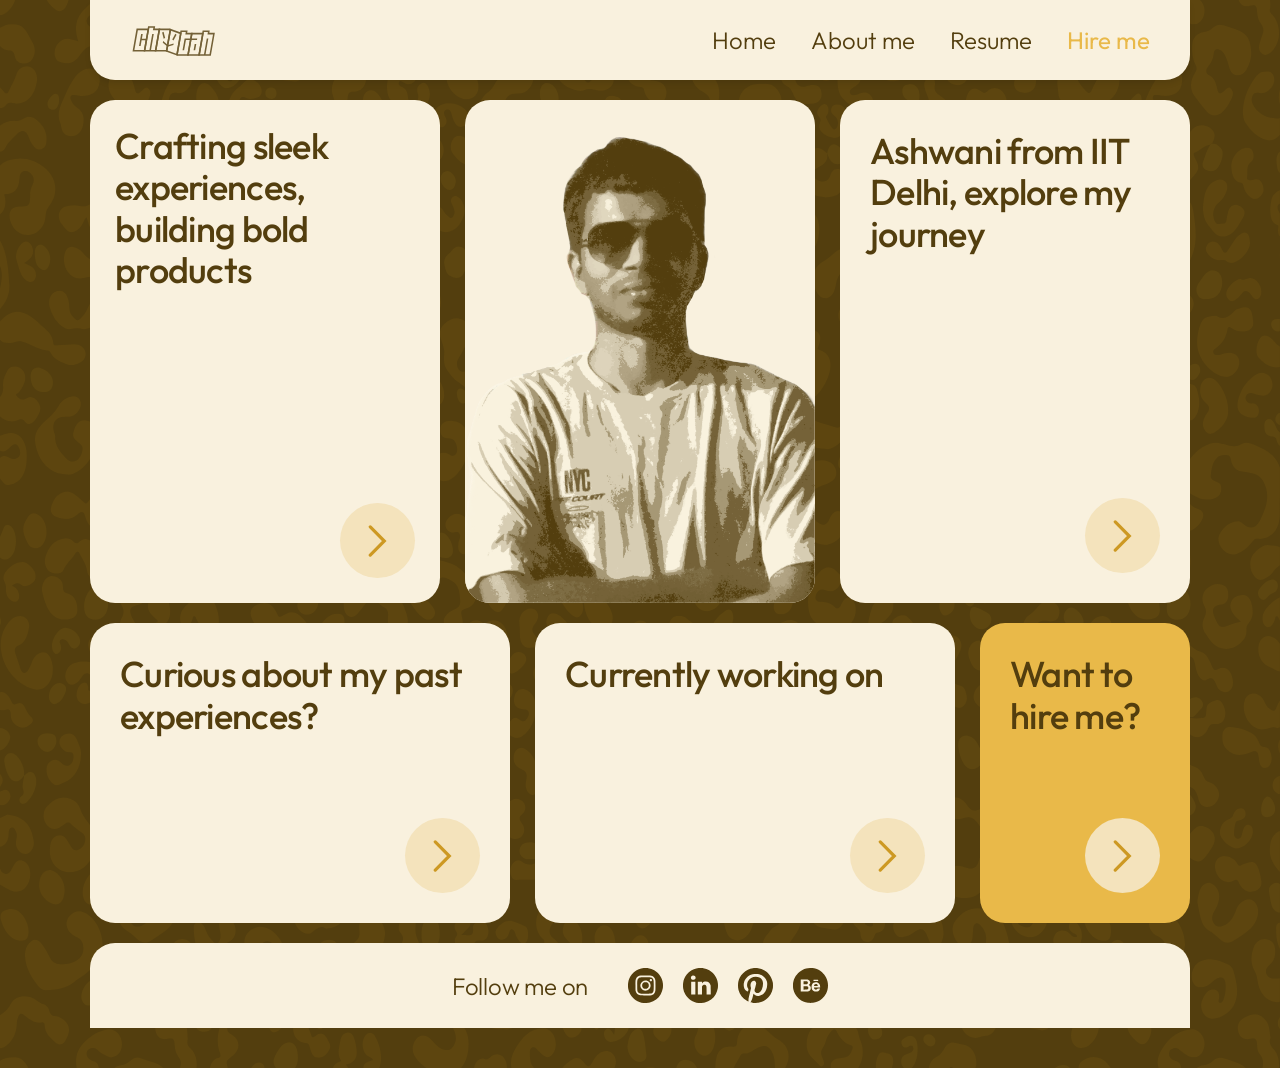
==== index.html @ 20db3a86 "Initial commit: Mobile responsive portfolio" ====
<!DOCTYPE html>
<html lang="en">

<head>
    <meta charset="UTF-8">
    <meta name="viewport" content="width=device-width, initial-scale=1.0">
    <title>Portfolio</title>
    <link rel="stylesheet" href="styles.css">
</head>

<body>
    <nav class="navbar">
        <div class="logo">
            <img src="cheetahslog.svg" alt="Personal Logo" style="color: #533E0E;">
        </div>
        <div class="hamburger">
            <span></span>
            <span></span>
            <span></span>
        </div>
        <div class="nav-links">
            <a href="#home">Home</a>
            <a href="#about">About me</a>
            <a href="#resume">Resume</a>
            <a href="#hire">Hire me</a>
        </div>
    </nav>

    <div class="container">
        <div class="hero-grid">
            <div class="top-row">
                <div class="card">
                    <h2>Crafting sleek experiences, building bold products</h2>
                    <div class="arrow-button">
                        <img src="arrow.svg" alt="Arrow">
                    </div>
                </div>

                <div class="card profile-card">
                    <img src="apss.png" alt="Profile Photo">
                </div>

                <div class="card">
                    <h2>Ashwani from IIT Delhi, explore my journey</h2>
                    <div class="arrow-button">
                        <img src="arrow.svg" alt="Arrow">
                    </div>
                </div>
            </div>

            <div class="bottom-row">
                <div class="card">
                    <h2>Curious about my past experiences?</h2>
                    <div class="arrow-button">
                        <img src="arrow.svg" alt="Arrow">
                    </div>
                </div>

                <div class="card">
                    <h2>Currently working on</h2>
                    <div class="arrow-button">
                        <img src="arrow.svg" alt="Arrow">
                    </div>
                </div>

                <div class="card hire-card">
                    <h2>Want to hire me?</h2>
                    <div class="arrow-button">
                        <img src="arrow.svg" alt="Arrow">
                    </div>
                </div>
            </div>
        </div>
    </div>

    <footer class="social-footer">
        <h3>Follow me on</h3>
        <div class="social-links">
            <a href="#" class="social-icon">
                <img src="insta.svg" alt="Instagram">
            </a>
            <a href="#" class="social-icon">
                <img src="linked.svg" alt="LinkedIn">
            </a>
            <a href="#" class="social-icon">
                <img src="pinterest.svg" alt="Pinterest">
            </a>
            <a href="#" class="social-icon">
                <img src="behand.svg" alt="Behance">
            </a>
        </div>
    </footer>

    <script src="script.js"></script>
</body>

</html>
---- styles.css ----
@import url('https://fonts.googleapis.com/css2?family=Outfit:wght@300;400;500;600&display=swap');

* {
    margin: 0;
    padding: 0;
    box-sizing: border-box;
    font-family: 'Outfit', sans-serif;
}

body {
    background-image: url('Desktop\ -\ 19.svg');
    background-color: #533E0E;
    /* Fallback color */
    background-size: cover;
    background-repeat: repeat;
    background-position: center;
    min-height: 100vh;
    padding: 0 120px 40px;
    /* Remove top padding since navbar is sticky */
    display: flex;
    flex-direction: column;
    align-items: center;
}

.container {
    max-width: 1100px;
    margin: 0 auto;
    width: 100%;
}

.navbar {
    position: sticky;
    top: 0;
    z-index: 1000;
    width: 100%;
    max-width: 1100px;
    background-color: #F9F1DE;
    border-radius: 0 0 25px 25px;
    padding: 15px 40px;
    margin-bottom: 20px;
    display: flex;
    justify-content: space-between;
    align-items: center;
    box-shadow: 0 4px 6px -1px rgba(0, 0, 0, 0.1);
    animation: slideDown 0.5s ease-out 0.8s forwards;
    opacity: 0;
}

.logo {
    height: 50px;
    width: auto;
    display: flex;
    align-items: center;
}

.logo img {
    height: 100%;
    width: auto;
    object-fit: contain;
    color: #533E0E;
}

.nav-links {
    display: flex;
    gap: 35px;
}

.nav-links a {
    color: #533E0E;
    text-decoration: none;
    font-size: 24px;
    font-weight: 300;
    transition: all 0.3s ease;
    position: relative;
}

.nav-links a::after {
    content: '';
    position: absolute;
    width: 0;
    height: 2px;
    bottom: -4px;
    left: 0;
    background-color: #e9b949;
    transition: width 0.3s ease;
}

.nav-links a:hover::after {
    width: 100%;
}

.nav-links a:last-child {
    color: #e9b949;
    font-weight: 400;
}

.nav-links a:last-child:hover {
    color: #533E0E;
    text-shadow: 0 0 10px rgba(233, 185, 73, 0.4);
}

.hero-grid {
    display: grid;
    gap: 20px;
    grid-template-rows: auto auto;
    animation: fadeInUp 0.8s ease forwards;
}

.card {
    background-color: #F9F1DE;
    border-radius: 25px;
    padding: 30px;
    position: relative;
    min-height: 180px;
    display: flex;
    flex-direction: column;
    justify-content: space-between;
    cursor: pointer;
    transition: all 0.3s ease;
}

.card:hover {
    transform: translateY(-5px) scale(1.1);
}

.card.clicked {
    transform: scale(0.95);
}

.top-row {
    display: grid;
    grid-template-columns: repeat(3, 1fr);
    gap: 25px;
}

.top-row .card {
    min-height: 140px;
}

.bottom-row {
    display: grid;
    grid-template-columns: 2fr 2fr 1fr;
    gap: 25px;
}

.bottom-row .card {
    min-height: 300px;
}

.profile-card {
    padding: 0;
    overflow: hidden;
    min-height: 140px;
    animation: slideInFromTop 0.6s ease-out forwards;
    position: relative;
}

.profile-card img {
    width: 100%;
    height: 100%;
    object-fit: cover;
    object-position: center 10%;
    transform: scale(1);
}

.profile-card::after {
    content: '';
    position: absolute;
    bottom: 0;
    left: 0;
    width: 100%;
    height: 30%;
    background: linear-gradient(to top, rgba(83, 62, 14, 0.7), transparent);
    opacity: 0;
}

.hire-card {
    background-color: #e9b949;
    animation: slideInFromRight 0.7s ease-out 0.8s forwards;
    opacity: 0;
}

h2 {
    color: #533E0E;
    font-size: 36px;
    line-height: 1.15;
    font-weight: 500;
    letter-spacing: -0.02em;
}

.arrow-button {
    width: 75px;
    height: 75px;
    background-color: #F4E3BC;
    border-radius: 50%;
    display: flex;
    align-items: center;
    justify-content: center;
    align-self: flex-end;
    transition: transform 0.3s ease;
}

.arrow-button:hover {
    transform: translateX(10px);
}

.arrow-button img {
    width: 32px;
    height: 32px;
    object-fit: contain;
    transition: transform 0.3s ease;
}

.social-footer {
    width: 100%;
    max-width: 1100px;
    background-color: #F9F1DE;
    border-radius: 25px 25px 0 0;
    padding: 25px 30px;
    margin-top: 20px;
    display: flex;
    justify-content: center;
    align-items: center;
    gap: 40px;
    animation: slideUp 0.5s ease-out 0.8s forwards;
    opacity: 0;
}

.social-footer h3 {
    color: #533E0E;
    font-size: 24px;
    font-weight: 300;
    letter-spacing: -0.01em;
}

.social-links {
    display: flex;
    gap: 20px;
    align-items: center;
}

.social-icon {
    width: 35px;
    height: 35px;
    display: flex;
    align-items: center;
    justify-content: center;
    transition: all 0.3s ease;
}

.social-icon:hover {
    transform: translateY(-5px) scale(1.1);
}

.social-icon img {
    width: 35px;
    height: 35px;
    object-fit: contain;
    color: #533E0E;
    transition: all 0.3s ease;
}

.social-icon:hover img {
    opacity: 0.7;
}

@media (max-width: 1600px) {
    body {
        padding: 0 80px 40px;
    }
}

@media (max-width: 1200px) {
    body {
        padding: 0 60px 40px;
    }

    .navbar,
    .social-footer {
        padding: 15px 35px;
    }

    h2,
    .bottom-row h2,
    .top-row .card:first-child h2 {
        font-size: 28px;
    }

    .social-footer h3 {
        font-size: 20px;
    }

    .nav-links a {
        font-size: 20px;
    }
}

/* Mobile Styles */
.hamburger {
    display: none;
    flex-direction: column;
    justify-content: space-between;
    width: 30px;
    height: 21px;
    cursor: pointer;
    z-index: 1001;
}

.hamburger span {
    width: 100%;
    height: 3px;
    background-color: #533E0E;
    border-radius: 3px;
    transition: all 0.3s ease;
}

.hamburger.active span:nth-child(1) {
    transform: translateY(9px) rotate(45deg);
}

.hamburger.active span:nth-child(2) {
    opacity: 0;
}

.hamburger.active span:nth-child(3) {
    transform: translateY(-9px) rotate(-45deg);
}

@media (max-width: 768px) {
    body {
        padding: 0 20px 20px;
    }

    .navbar {
        padding: 15px 25px;
        margin-bottom: 20px;
    }

    .hamburger {
        display: flex;
    }

    .nav-links {
        position: fixed;
        top: 0;
        left: 0;
        width: 100%;
        height: 100vh;
        background-color: #F9F1DE;
        flex-direction: column;
        justify-content: center;
        align-items: center;
        gap: 40px;
        transform: translateY(-100%);
        transition: transform 0.4s ease-in-out;
        z-index: 999;
    }

    .nav-links.active {
        transform: translateY(0);
    }

    .nav-links a {
        font-size: 32px;
        opacity: 0;
        transform: translateY(20px);
        transition: all 0.4s ease;
    }

    .nav-links.active a {
        opacity: 1;
        transform: translateY(0);
    }

    /* Stagger animation delay for nav items */
    .nav-links.active a:nth-child(1) {
        transition-delay: 0.1s;
    }

    .nav-links.active a:nth-child(2) {
        transition-delay: 0.2s;
    }

    .nav-links.active a:nth-child(3) {
        transition-delay: 0.3s;
    }

    .nav-links.active a:nth-child(4) {
        transition-delay: 0.4s;
    }

    /* Fixed Typography as requested */
    h2,
    .top-row .card:first-child h2,
    .bottom-row h2 {
        font-size: 36px;
        line-height: 1.2;
    }

    .social-footer h3 {
        font-size: clamp(18px, 4vw, 22px);
    }

    /* Grid Layout Changes */
    .container {
        width: 100%;
    }

    .hero-grid {
        grid-template-rows: auto;
        gap: 20px;
    }

    .top-row,
    .bottom-row {
        display: flex;
        flex-direction: column;
        gap: 20px;
    }

    .profile-card {
        order: -1;
        /* Make profile image first */
        min-height: 380px;
        /* Increased height for impact */
    }

    .profile-card img {
        object-position: center top;
    }

    .card {
        min-height: auto;
        padding: 25px;
    }

    /* Buttons & Touch Targets */
    /* Buttons & Touch Targets */
    .arrow-button {
        margin-top: 20px;
        /* Reverted to round desktop style */
    }

    .arrow-button:hover {
        transform: none;
        /* remove hover translation on touch */
    }

    /* Footer adjustments */
    .social-footer {
        flex-direction: column;
        gap: 20px;
        padding: 30px 20px;
        text-align: center;
    }

    .social-links {
        gap: 30px;
        flex-wrap: wrap;
        justify-content: center;
    }

    .social-icon {
        width: 44px;
        /* Minimum touch target */
        height: 44px;
    }
}



/* Add animation for page load */

@keyframes fadeInUp {
    from {
        opacity: 0;
        transform: translateY(20px);
    }

    to {
        opacity: 1;
        transform: translateY(0);
    }
}

@keyframes slideDown {
    from {
        transform: translateY(-100%);
        opacity: 0;
    }

    to {
        transform: translateY(0);
        opacity: 1;
    }
}

@keyframes slideUp {
    from {
        transform: translateY(100%);
        opacity: 0;
    }

    to {
        transform: translateY(0);
        opacity: 1;
    }
}

@keyframes slideInFromLeft {
    from {
        transform: translateX(-100%);
        opacity: 0;
    }

    to {
        transform: translateX(0);
        opacity: 1;
    }
}

@keyframes slideInFromRight {
    from {
        transform: translateX(100%);
        opacity: 0;
    }

    to {
        transform: translateX(0);
        opacity: 1;
    }
}

@keyframes slideInFromTop {
    from {
        transform: translateY(-100%);
        opacity: 0;
    }

    to {
        transform: translateY(0);
        opacity: 1;
    }
}

.top-row .card:first-child {
    min-height: 120px;
    padding: 25px;
    animation: slideInFromLeft 0.6s ease-out 0.8s forwards;
    opacity: 0;
}

.top-row .card:first-child h2 {
    font-size: 36px;
    line-height: 1.15;
}

.top-row .card:last-child {
    animation: slideInFromRight 0.6s ease-out 0.8s forwards;
    opacity: 0;
}

.bottom-row .card:first-child {
    animation: slideInFromLeft 0.7s ease-out 0.8s forwards;
    opacity: 0;
}

.bottom-row .card:nth-child(2) {
    animation: slideUp 0.7s ease-out 0.8s forwards;
    opacity: 0;
}
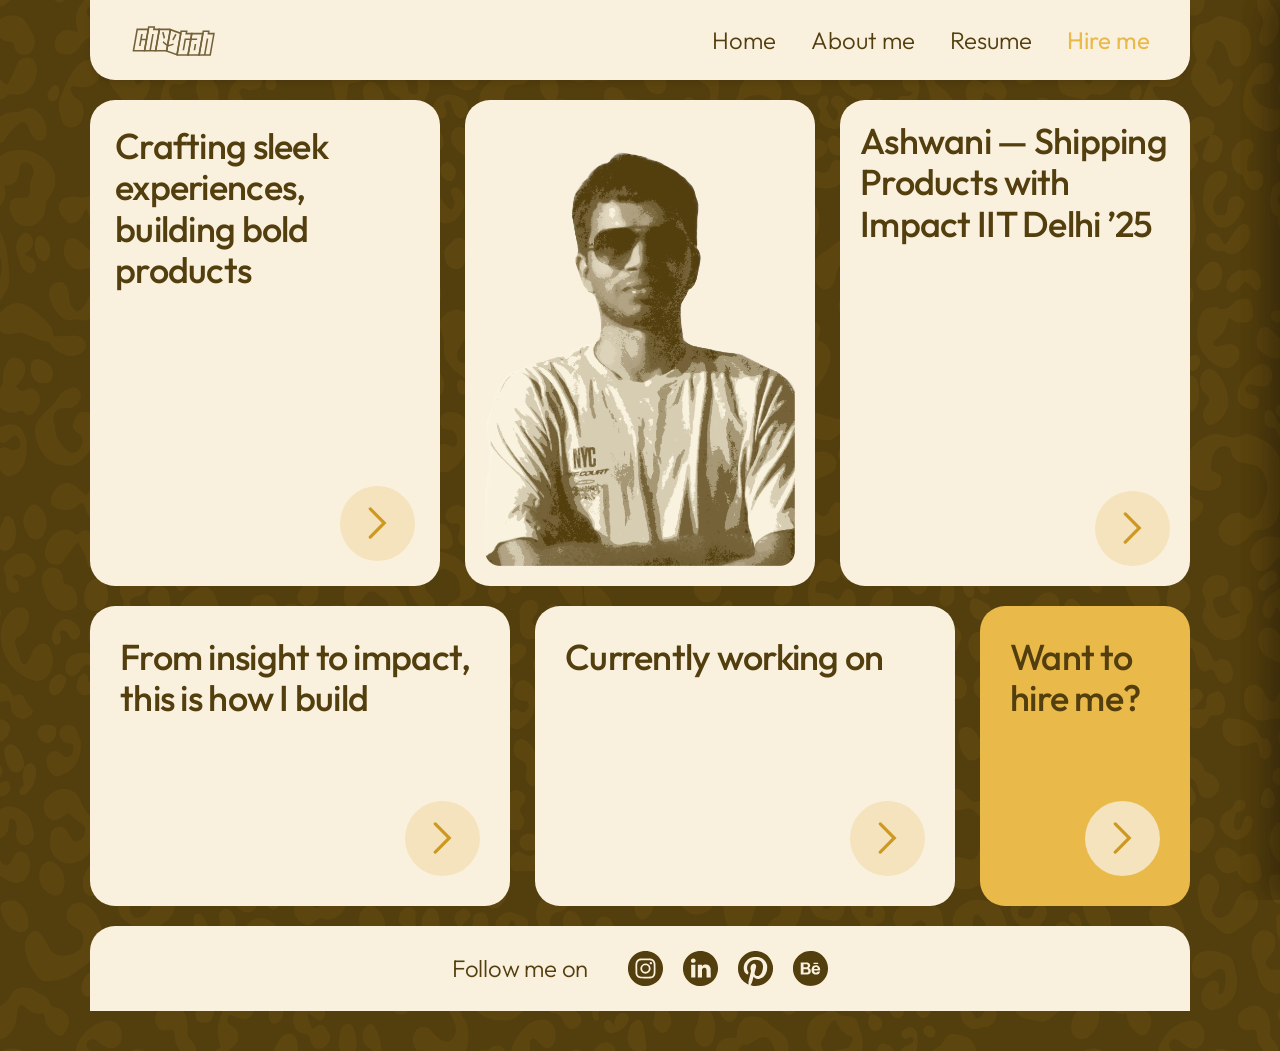
==== commit 77f12059: "feat: add slide-in panels for About, Story, Process, and Currently Building" ====
--- a/index.html
+++ b/index.html
@@ -21,7 +21,8 @@
         <div class="nav-links">
             <a href="#home">Home</a>
             <a href="#about">About me</a>
-            <a href="#resume">Resume</a>
+            <a href="https://drive.google.com/file/d/10iB0lZE5K_7t0gds-8v6l-6v-F2hQjdO/view?usp=sharing"
+                target="_blank">Resume</a>
             <a href="#hire">Hire me</a>
         </div>
     </nav>
@@ -41,7 +42,8 @@
                 </div>
 
                 <div class="card">
-                    <h2>Ashwani from IIT Delhi, explore my journey</h2>
+                    <h2>Ashwani — Shipping Products with Impact
+                        IIT Delhi ’25</h2>
                     <div class="arrow-button">
                         <img src="arrow.svg" alt="Arrow">
                     </div>
@@ -50,7 +52,7 @@
 
             <div class="bottom-row">
                 <div class="card">
-                    <h2>Curious about my past experiences?</h2>
+                    <h2>From insight to impact, this is how I build</h2>
                     <div class="arrow-button">
                         <img src="arrow.svg" alt="Arrow">
                     </div>
@@ -91,6 +93,9 @@
         </div>
     </footer>
 
+    <script src="current-panel.js"></script>
+    <script src="contact-panel.js"></script>
+    <script src="about-panel.js"></script>
     <script src="script.js"></script>
 </body>
 
--- a/styles.css
+++ b/styles.css
@@ -8,7 +8,7 @@
 }
 
 body {
-    background-image: url('Desktop\ -\ 19.svg');
+    background-image: url('background.svg');
     background-color: #533E0E;
     /* Fallback color */
     background-size: cover;
@@ -134,7 +134,8 @@
 }
 
 .top-row .card {
-    min-height: 140px;
+    min-height: 110px;
+    padding: 20px;
 }
 
 .bottom-row {
@@ -431,7 +432,7 @@
 
     .card {
         min-height: auto;
-        padding: 25px;
+
     }
 
     /* Buttons & Touch Targets */
